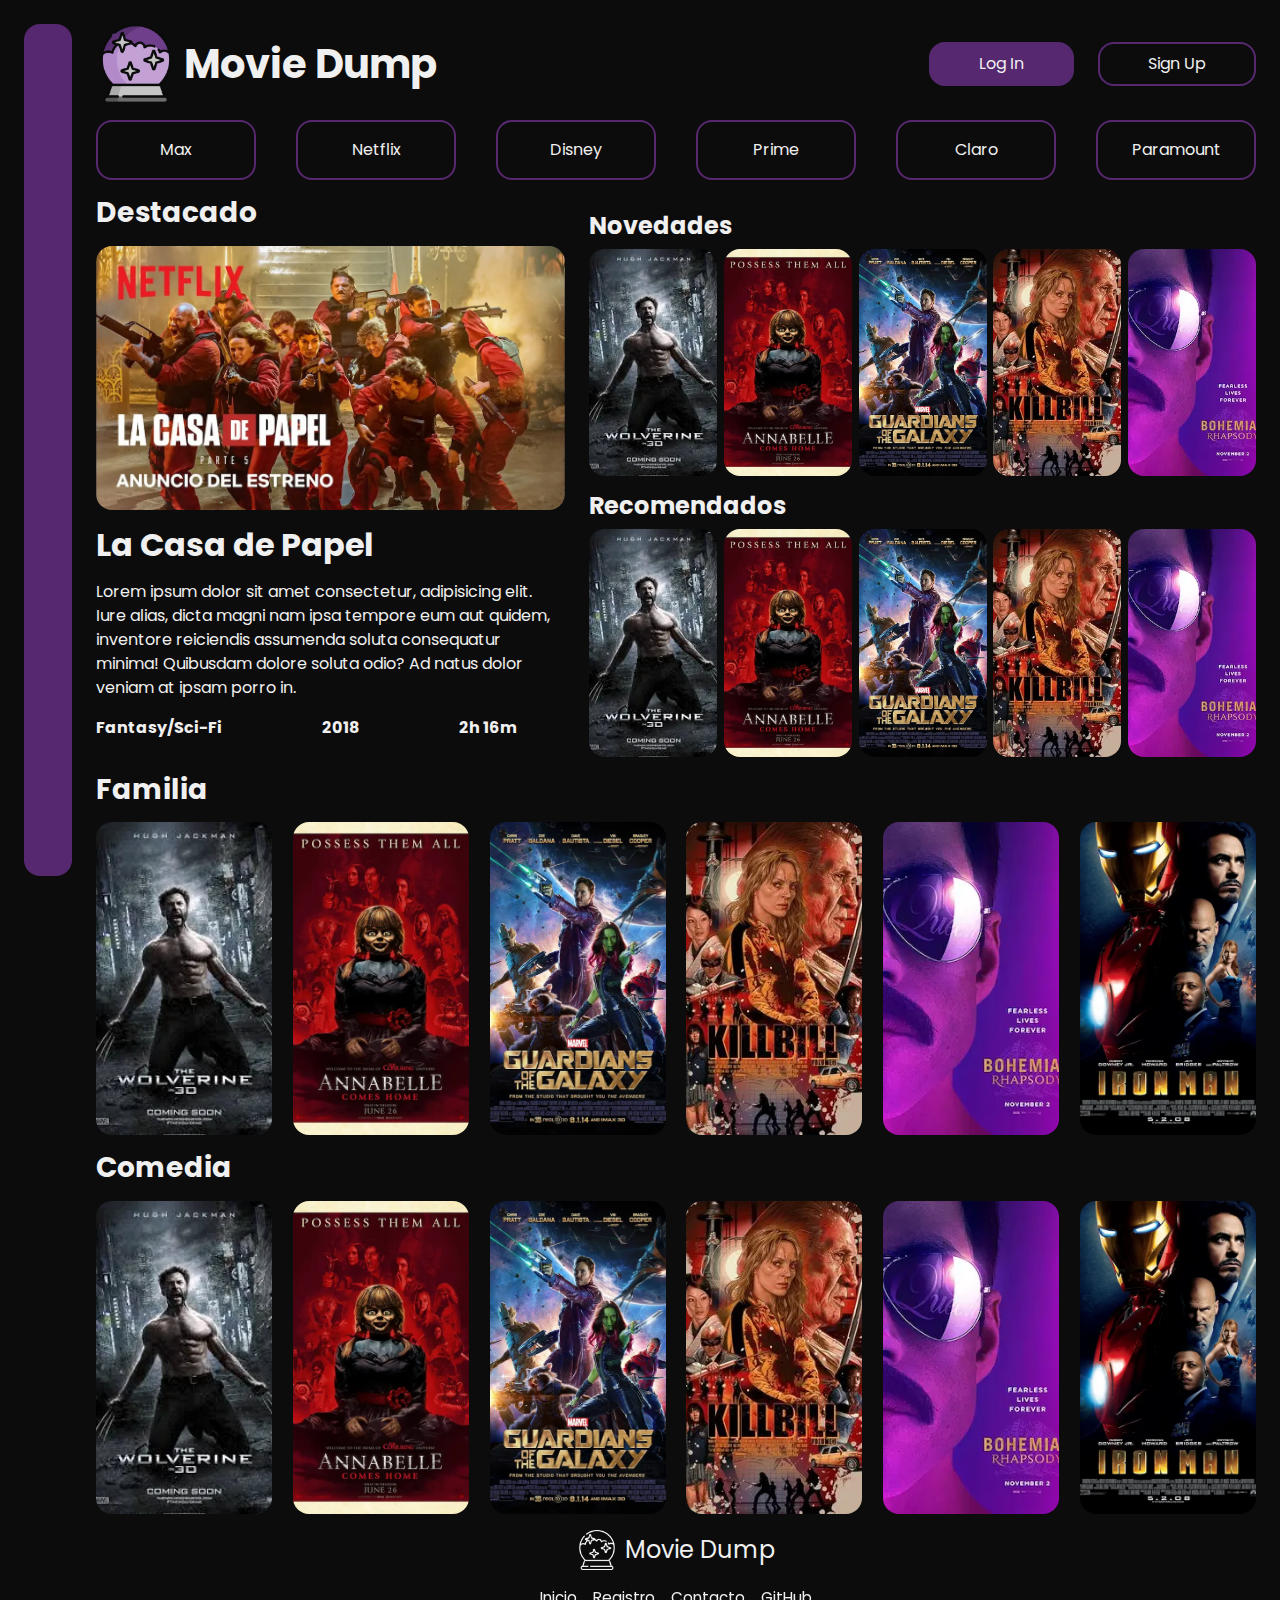
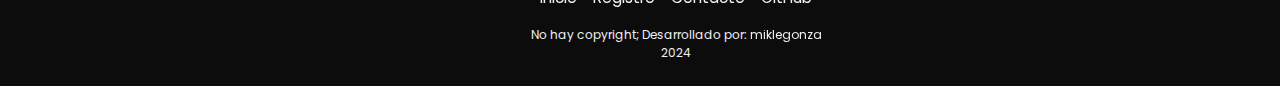
==== index.html @ f353371b ":sparkles: index.html last details" ====
<!DOCTYPE html>
<html lang="en">
    <head>
        <meta charset="UTF-8" />
        <meta name="viewport" content="width=device-width, initial-scale=1.0" />
        <title>Movie Dump</title>
        <link
            rel="shortcut icon"
            href="assets/img/favicon.ico"
            type="image/x-icon"
        />
        <link
            href="https://cdn.jsdelivr.net/npm/bootstrap@5.3.3/dist/css/bootstrap.min.css"
            rel="stylesheet"
            integrity="sha384-QWTKZyjpPEjISv5WaRU9OFeRpok6YctnYmDr5pNlyT2bRjXh0JMhjY6hW+ALEwIH"
            crossorigin="anonymous"
        />
        <link
            rel="stylesheet"
            href="https://cdnjs.cloudflare.com/ajax/libs/font-awesome/6.5.2/css/all.min.css"
            integrity="sha512-SnH5WK+bZxgPHs44uWIX+LLJAJ9/2PkPKZ5QiAj6Ta86w+fsb2TkcmfRyVX3pBnMFcV7oQPJkl9QevSCWr3W6A=="
            crossorigin="anonymous"
            referrerpolicy="no-referrer"
        />
        <link rel="stylesheet" href="assets/css/style.css" />
    </head>
    <body class="d-flex">
        <div class="vh-100 p-4 position-sticky top-0">
            <nav
                class="sidebar navbar d-flex flex-column justify-content-between align-items-center h-100 px-3 pt-4 rounded-4"
            >
                <ul
                    class="list-unstyled d-flex flex-column justify-content-center align-items-center gap-4"
                >
                    <li>
                        <a href="#" class="sidebar-icon p-2 rounded-3">
                            <i class="fs-5 fa-solid fa-house-chimney"></i>
                        </a>
                    </li>
                    <li>
                        <a href="#" class="sidebar-icon p-2 rounded-3">
                            <i class="fs-5 fa-solid fa-user"></i>
                        </a>
                    </li>
                    <li>
                        <a href="#" class="sidebar-icon p-2 rounded-3">
                            <i class="fs-5 fa-solid fa-paper-plane"></i>
                        </a>
                    </li>
                </ul>
                <a href="#" class="sidebar-icon p-2 rounded-3">
                    <i class="fs-5 fa-solid fa-right-from-bracket"></i>
                </a>
            </nav>
        </div>

        <main class="d-flex flex-column gap-3 py-4 pe-4">
            <header class="d-flex justify-content-between align-items-center">
                <a href="#" class="d-flex align-items-center">
                    <img src="assets/img/magic-ball.webp" alt="" width="80" />
                    <h1 class="fw-bold mx-2 my-0">Movie Dump</h1>
                </a>

                <div id="login-panel" class="d-flex gap-4">
                    <button
                        class="btn-account btn-login btn px-5 py-2 rounded-4"
                    >
                        Log In
                    </button>
                    <button
                        id="signup-button"
                        class="btn-account btn-signup btn px-5 py-2 rounded-4"
                    >
                        Sign Up
                    </button>
                </div>
            </header>

            <section class="d-flex justify-content-between align-items-center">
                <button class="btn-platform btn px-4 py-3 rounded-4">
                    Max
                </button>
                <button class="btn-platform btn px-4 py-3 rounded-4">
                    Netflix
                </button>
                <button class="btn-platform btn px-4 py-3 rounded-4">
                    Disney
                </button>
                <button class="btn-platform btn px-4 py-3 rounded-4">
                    Prime
                </button>
                <button class="btn-platform btn px-4 py-3 rounded-4">
                    Claro
                </button>
                <button class="btn-platform btn px-4 py-3 rounded-4">
                    Paramount
                </button>
            </section>

            <!-- <div id="carouselExampleSlidesOnly" class="carousel slide" data-bs-ride="carousel">
                <div class="carousel-inner" data-bs-visible="3">
                  <div class="carousel-item active">
                    <img src="assets/img/magic-ball.webp" class=" w-25" alt="...">
                  </div>
                  <div class="carousel-item">
                    <img src="assets/img/magic-ball-lines.webp" class=" w-25" alt="...">
                  </div>
                  <div class="carousel-item">
                    <img src="assets/img/magic-ball.webp" class=" w-25" alt="...">
                  </div>
                </div>
                
              </div> -->

            <section class="d-flex justify-content-between row">
                <article class="col-5">
                    <h2 class="fw-bold fs-3 mb-3">Destacado</h2>
                    <div class="ratio ratio-16x9">
                        <img
                            class="w-100 rounded-4"
                            src="assets/img/casa-de-papel.webp"
                            alt=""
                        />
                    </div>
                    <p class="h2 fw-bold my-3">La Casa de Papel</p>
                    <p class="text-wrap">
                        Lorem ipsum dolor sit amet consectetur, adipisicing
                        elit. Iure alias, dicta magni nam ipsa tempore eum aut
                        quidem, inventore reiciendis assumenda soluta
                        consequatur minima! Quibusdam dolore soluta odio? Ad
                        natus dolor veniam at ipsam porro in.
                    </p>
                    <div
                        class="d-flex justify-content-between align-items-center me-5 fw-bold"
                    >
                        <p>Fantasy/Sci-Fi</p>
                        <p>2018</p>
                        <p>2h 16m</p>
                    </div>
                </article>

                <article class="col-7">
                    <article>
                        <h3 class="fw-bold fs-4 mt-3 mb-2">Novedades</h3>
                        <div
                            class="d-flex justify-content-between align-items-center"
                        >
                            <img
                                src="assets/img/wolverine.webp"
                                alt=""
                                class="img small rounded-4"
                            />
                            <img
                                src="assets/img/annabelle.webp"
                                alt=""
                                class="img small rounded-4"
                            />
                            <img
                                src="assets/img/guardians-of-galaxy.webp"
                                alt=""
                                class="img small rounded-4"
                            />
                            <img
                                src="assets/img/killbill.webp"
                                alt=""
                                class="img small rounded-4"
                            />
                            <img
                                src="assets/img/bohemian-rhapsody.webp"
                                alt=""
                                class="img small rounded-4"
                            />
                        </div>
                    </article>

                    <article>
                        <h3 class="fw-bold fs-4 mt-3 mb-2">Recomendados</h3>
                        <div
                            class="d-flex justify-content-between align-items-center"
                        >
                            <img
                                src="assets/img/wolverine.webp"
                                alt=""
                                class="img small rounded-4"
                            />
                            <img
                                src="assets/img/annabelle.webp"
                                alt=""
                                class="img small rounded-4"
                            />
                            <img
                                src="assets/img/guardians-of-galaxy.webp"
                                alt=""
                                class="img small rounded-4"
                            />
                            <img
                                src="assets/img/killbill.webp"
                                alt=""
                                class="img small rounded-4"
                            />
                            <img
                                src="assets/img/bohemian-rhapsody.webp"
                                alt=""
                                class="img small rounded-4"
                            />
                        </div>
                    </article>
                </article>
            </section>

            <section class="family">
                <h2 class="fw-bold fs-3 mb-3">Familia</h2>
                <article
                    class="d-flex justify-content-between align-items-center"
                >
                    <img
                        src="assets/img/wolverine.webp"
                        alt=""
                        class="img big rounded-4"
                    />
                    <img
                        src="assets/img/annabelle.webp"
                        alt=""
                        class="img big rounded-4"
                    />
                    <img
                        src="assets/img/guardians-of-galaxy.webp"
                        alt=""
                        class="img big rounded-4"
                    />
                    <img
                        src="assets/img/killbill.webp"
                        alt=""
                        class="img big rounded-4"
                    />
                    <img
                        src="assets/img/bohemian-rhapsody.webp"
                        alt=""
                        class="img big rounded-4"
                    />
                    <img
                        src="assets/img/ironman.webp"
                        alt=""
                        class="img big rounded-4"
                    />
                </article>
            </section>

            <section class="comedy">
                <h2 class="fw-bold fs-3 mb-3">Comedia</h2>
                <article
                    class="d-flex justify-content-between align-items-center"
                >
                    <img
                        src="assets/img/wolverine.webp"
                        alt=""
                        class="img big rounded-4"
                    />
                    <img
                        src="assets/img/annabelle.webp"
                        alt=""
                        class="img big rounded-4"
                    />
                    <img
                        src="assets/img/guardians-of-galaxy.webp"
                        alt=""
                        class="img big rounded-4"
                    />
                    <img
                        src="assets/img/killbill.webp"
                        alt=""
                        class="img big rounded-4"
                    />
                    <img
                        src="assets/img/bohemian-rhapsody.webp"
                        alt=""
                        class="img big rounded-4"
                    />
                    <img
                        src="assets/img/ironman.webp"
                        alt=""
                        class="img big rounded-4"
                    />
                </article>
            </section>

            <footer
                class="d-flex flex-column justify-content-center align-items-center"
            >
                <div>
                    <a href="#" class="d-flex align-items-center gap-2">
                        <img
                            src="assets/img/magic-ball-lines.webp"
                            alt=""
                            width="40"
                        />
                        <p class="fs-4 m-0">Movie Dump</p>
                    </a>
                </div>

                <ul
                    class="list-unstyled d-flex justify-content-between align-items-center gap-3 my-3"
                >
                    <li>
                        <a class="footer-link underline" href="#">Inicio</a>
                    </li>
                    <li>
                        <a class="footer-link underline" href="/register.html">
                            Registro
                        </a>
                    </li>
                    <li>
                        <a class="footer-link underline" href="/contact.html">
                            Contacto
                        </a>
                    </li>
                    <li>
                        <a
                            class="footer-link underline"
                            href="https://github.com/miklegonza/movie-dump"
                            target="_blank"
                            rel="noopener noreferrer"
                        >
                            GitHub
                        </a>
                    </li>
                </ul>

                <div class="text-center">
                    <p class="copyright m-0">
                        No hay copyright; Desarrollado por:
                        <a
                            href="https://github.com/miklegonza"
                            target="_blank"
                            rel="noopener noreferrer"
                            class="underline"
                        >
                            miklegonza
                        </a>
                    </p>
                    <p class="copyright m-0">2024</p>
                </div>
            </footer>
        </main>

        <script
            src="https://cdn.jsdelivr.net/npm/bootstrap@5.3.3/dist/js/bootstrap.bundle.min.js"
            integrity="sha384-YvpcrYf0tY3lHB60NNkmXc5s9fDVZLESaAA55NDzOxhy9GkcIdslK1eN7N6jIeHz"
            crossorigin="anonymous"
        ></script>
        <script src="assets/js/index.js"></script>
    </body>
</html>
---- assets/css/style.css ----
@import url('https://fonts.googleapis.com/css2?family=Poppins&display=swap');

:root {
    --background-dark: #0c0c0c;
    --primary-dark: #55286f;
    --secondary-dark: #c589e8;
    --white: #f0f0f0;
}

* {
    font-family: 'Poppins', sans-serif;
}

body {
    background-color: var(--background-dark);
    color: var(--white);
}

a {
    color: var(--white);
    text-decoration: none;
}

.sidebar {
    background-color: var(--primary-dark);
}

.btn-account {
    color: var(--white);
    border: 2px solid var(--primary-dark);
}

.btn-login {
    background-color: var(--primary-dark);
}

.btn-signup {
    background-color: var(--background-dark);
}

.btn-platform {
    border: 2px solid var(--primary-dark);
    width: 10rem;
    color: var(--white); /* Provisoinal */
}

.btn-login:hover,
.btn-signup:hover,
.btn-platform:hover {
    background-color: var(--secondary-dark);
}

.img {
    aspect-ratio: 9/16;
    object-fit: cover;
}

.small {
    width: 8rem;
}

.big {
    width: 11rem;
}

.footer-link {
    font-size: 0.95rem;
}

.copyright {
    font-size: 0.75rem;
}

.underline {
    position: relative;
}

.underline:after {
    content: '';
    position: absolute;
    width: 100%;
    transform: scaleX(0);
    height: 2px;
    bottom: 0;
    left: 0;
    background-color: var(--white);
    transform-origin: bottom right;
    transition: transform 0.25s ease-out;
}

.underline:hover:after {
    transform: scaleX(1);
    transform-origin: bottom left;
}

.sidebar-icon {
    transition: all .25s;
}

.sidebar-icon:hover {
    background-color: var(--secondary-dark);
}
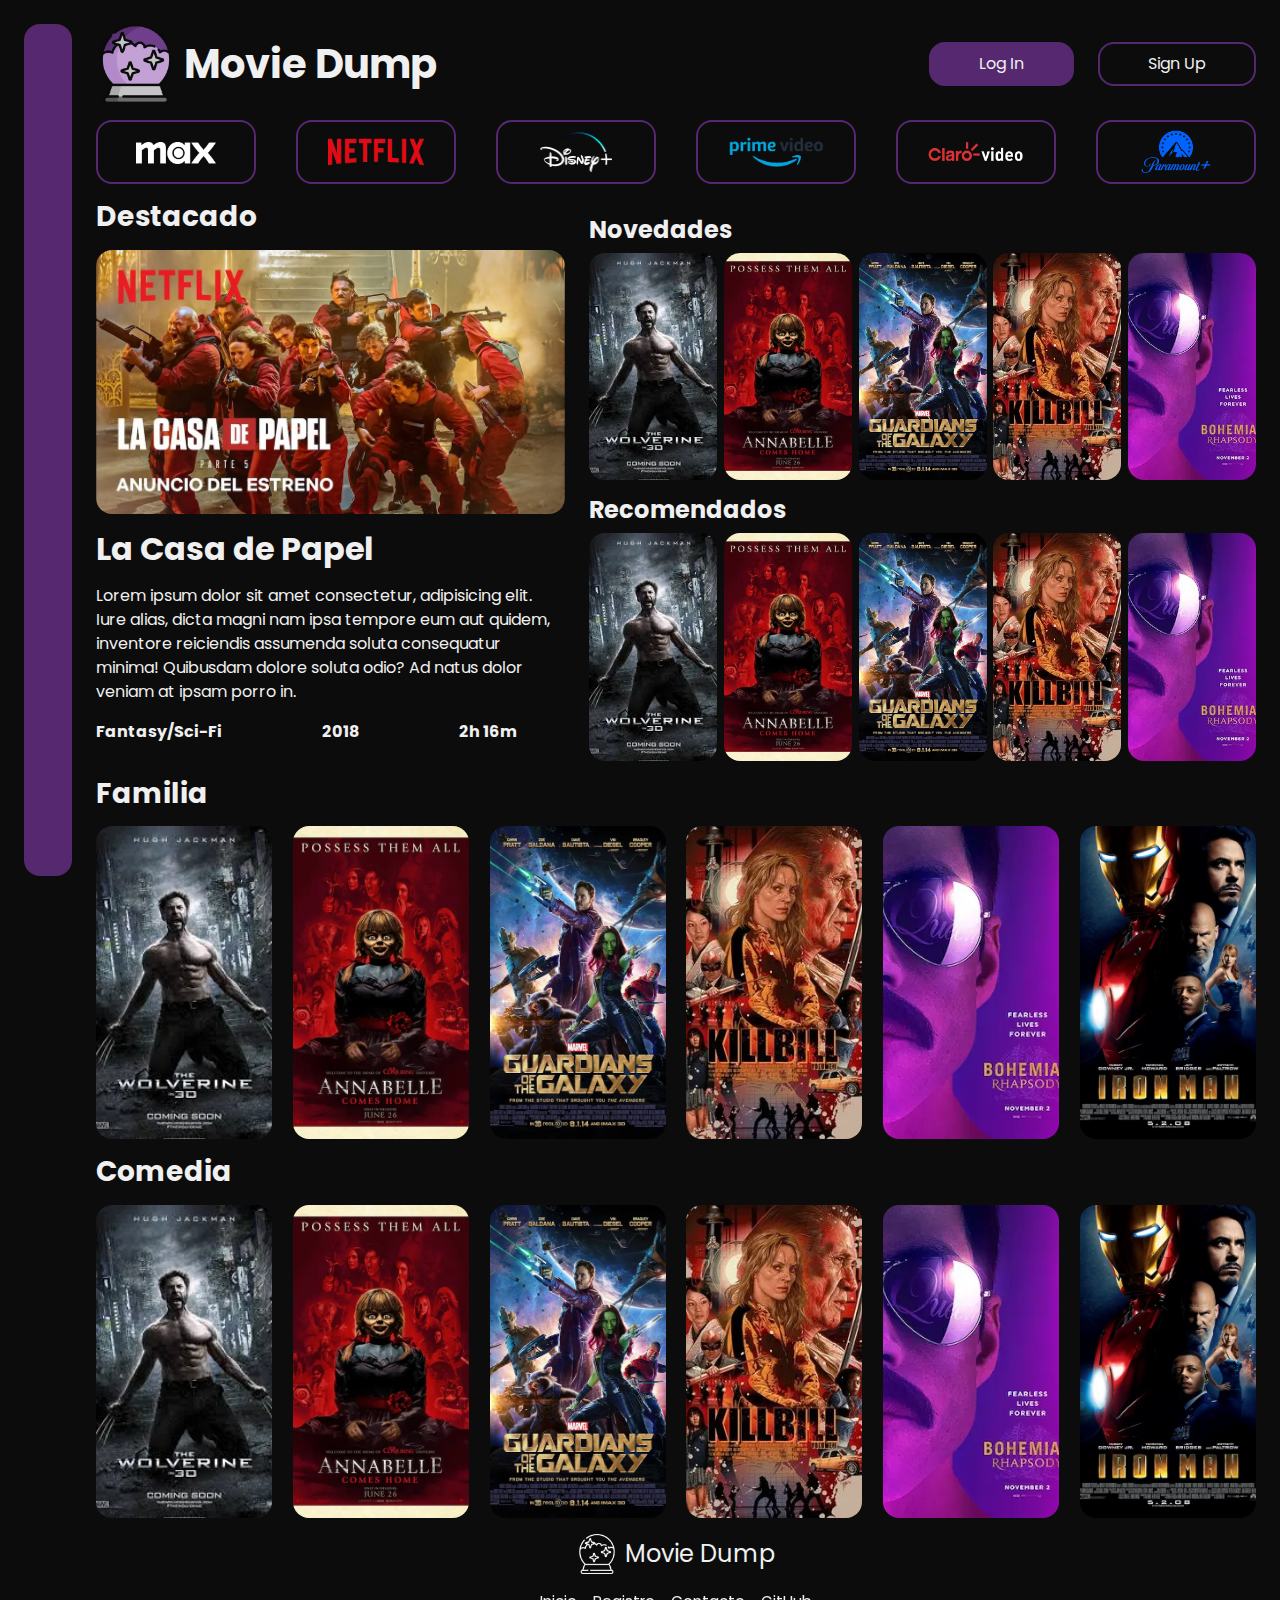
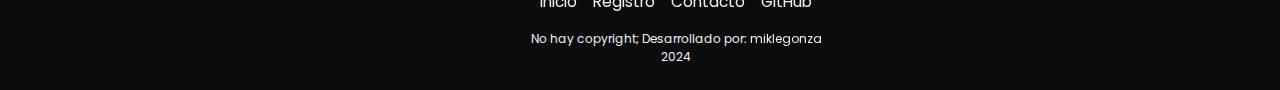
==== commit a0776e1a: ":sparkles: Added platform logos" ====
--- a/index.html
+++ b/index.html
@@ -63,12 +63,13 @@
 
                 <div id="login-panel" class="d-flex gap-4">
                     <button
+                        id="login-redirect"
                         class="btn-account btn-login btn px-5 py-2 rounded-4"
                     >
                         Log In
                     </button>
                     <button
-                        id="signup-button"
+                        id="signup-redirect"
                         class="btn-account btn-signup btn px-5 py-2 rounded-4"
                     >
                         Sign Up
@@ -77,23 +78,23 @@
             </header>
 
             <section class="d-flex justify-content-between align-items-center">
-                <button class="btn-platform btn px-4 py-3 rounded-4">
-                    Max
-                </button>
-                <button class="btn-platform btn px-4 py-3 rounded-4">
-                    Netflix
-                </button>
-                <button class="btn-platform btn px-4 py-3 rounded-4">
-                    Disney
-                </button>
-                <button class="btn-platform btn px-4 py-3 rounded-4">
-                    Prime
-                </button>
-                <button class="btn-platform btn px-4 py-3 rounded-4">
-                    Claro
-                </button>
-                <button class="btn-platform btn px-4 py-3 rounded-4">
-                    Paramount
+                <button class="btn-platform btn rounded-4">
+                    <img src="assets/img/HBOMax-Logo.png" alt="" width="80">
+                </button>
+                <button class="btn-platform btn rounded-4">
+                    <img src="assets/img/Netflix-Logo.png" alt="" width="96">
+                </button>
+                <button class="btn-platform btn rounded-4">
+                    <img src="assets/img/Disney-Logo.png" alt="" width="72">
+                </button>
+                <button class="btn-platform btn rounded-4">
+                    <img src="assets/img/Prime-Logo.webp" alt="" width="96">
+                </button>
+                <button class="btn-platform btn rounded-4">
+                    <img src="assets/img/Claro-Logo.png" alt="" width="112">
+                </button>
+                <button class="btn-platform btn rounded-4">
+                    <img src="assets/img/Paramount-Logo.webp" alt="" width="72">
                 </button>
             </section>
 
@@ -305,12 +306,12 @@
                         <a class="footer-link underline" href="#">Inicio</a>
                     </li>
                     <li>
-                        <a class="footer-link underline" href="/register.html">
+                        <a class="footer-link underline" href="pages/register.html">
                             Registro
                         </a>
                     </li>
                     <li>
-                        <a class="footer-link underline" href="/contact.html">
+                        <a class="footer-link underline" href="pages/contact.html">
                             Contacto
                         </a>
                     </li>
--- a/assets/css/style.css
+++ b/assets/css/style.css
@@ -5,6 +5,7 @@
     --primary-dark: #55286f;
     --secondary-dark: #c589e8;
     --white: #f0f0f0;
+    --dark-hover: #321642;
 }
 
 * {
@@ -21,10 +22,20 @@
     text-decoration: none;
 }
 
+/* Sidebar */
 .sidebar {
     background-color: var(--primary-dark);
 }
 
+.sidebar-icon {
+    transition: all 0.25s;
+}
+
+.sidebar-icon:hover {
+    background-color: var(--secondary-dark);
+}
+
+/* Buttons */
 .btn-account {
     color: var(--white);
     border: 2px solid var(--primary-dark);
@@ -41,7 +52,7 @@
 .btn-platform {
     border: 2px solid var(--primary-dark);
     width: 10rem;
-    color: var(--white); /* Provisoinal */
+    height: 4rem;
 }
 
 .btn-login:hover,
@@ -50,6 +61,7 @@
     background-color: var(--secondary-dark);
 }
 
+/* Images */
 .img {
     aspect-ratio: 9/16;
     object-fit: cover;
@@ -63,6 +75,7 @@
     width: 11rem;
 }
 
+/* Footer */
 .footer-link {
     font-size: 0.95rem;
 }
@@ -71,6 +84,7 @@
     font-size: 0.75rem;
 }
 
+/* Underline animation */
 .underline {
     position: relative;
 }
@@ -93,10 +107,36 @@
     transform-origin: bottom left;
 }
 
-.sidebar-icon {
-    transition: all .25s;
+/* Login and Signup */
+.img-container {
+    background-color: var(--primary-dark);
 }
 
-.sidebar-icon:hover {
+.form-container {
     background-color: var(--secondary-dark);
+    color: var(--background-dark);
+    width: 24rem;
 }
+
+.links {
+    color: var(--background-dark);
+    font-size: 0.75rem;
+}
+
+.links::after {
+    background-color: var(--background-dark);
+}
+
+.remember-text {
+    font-size: 0.9rem;
+}
+
+.btn-form:hover {
+    background-color: var(--dark-hover);
+}
+
+.banner {
+    background-image: url('../img/banner.jpg');
+    background-color: var(--primary-dark);
+    background-size: cover;
+}
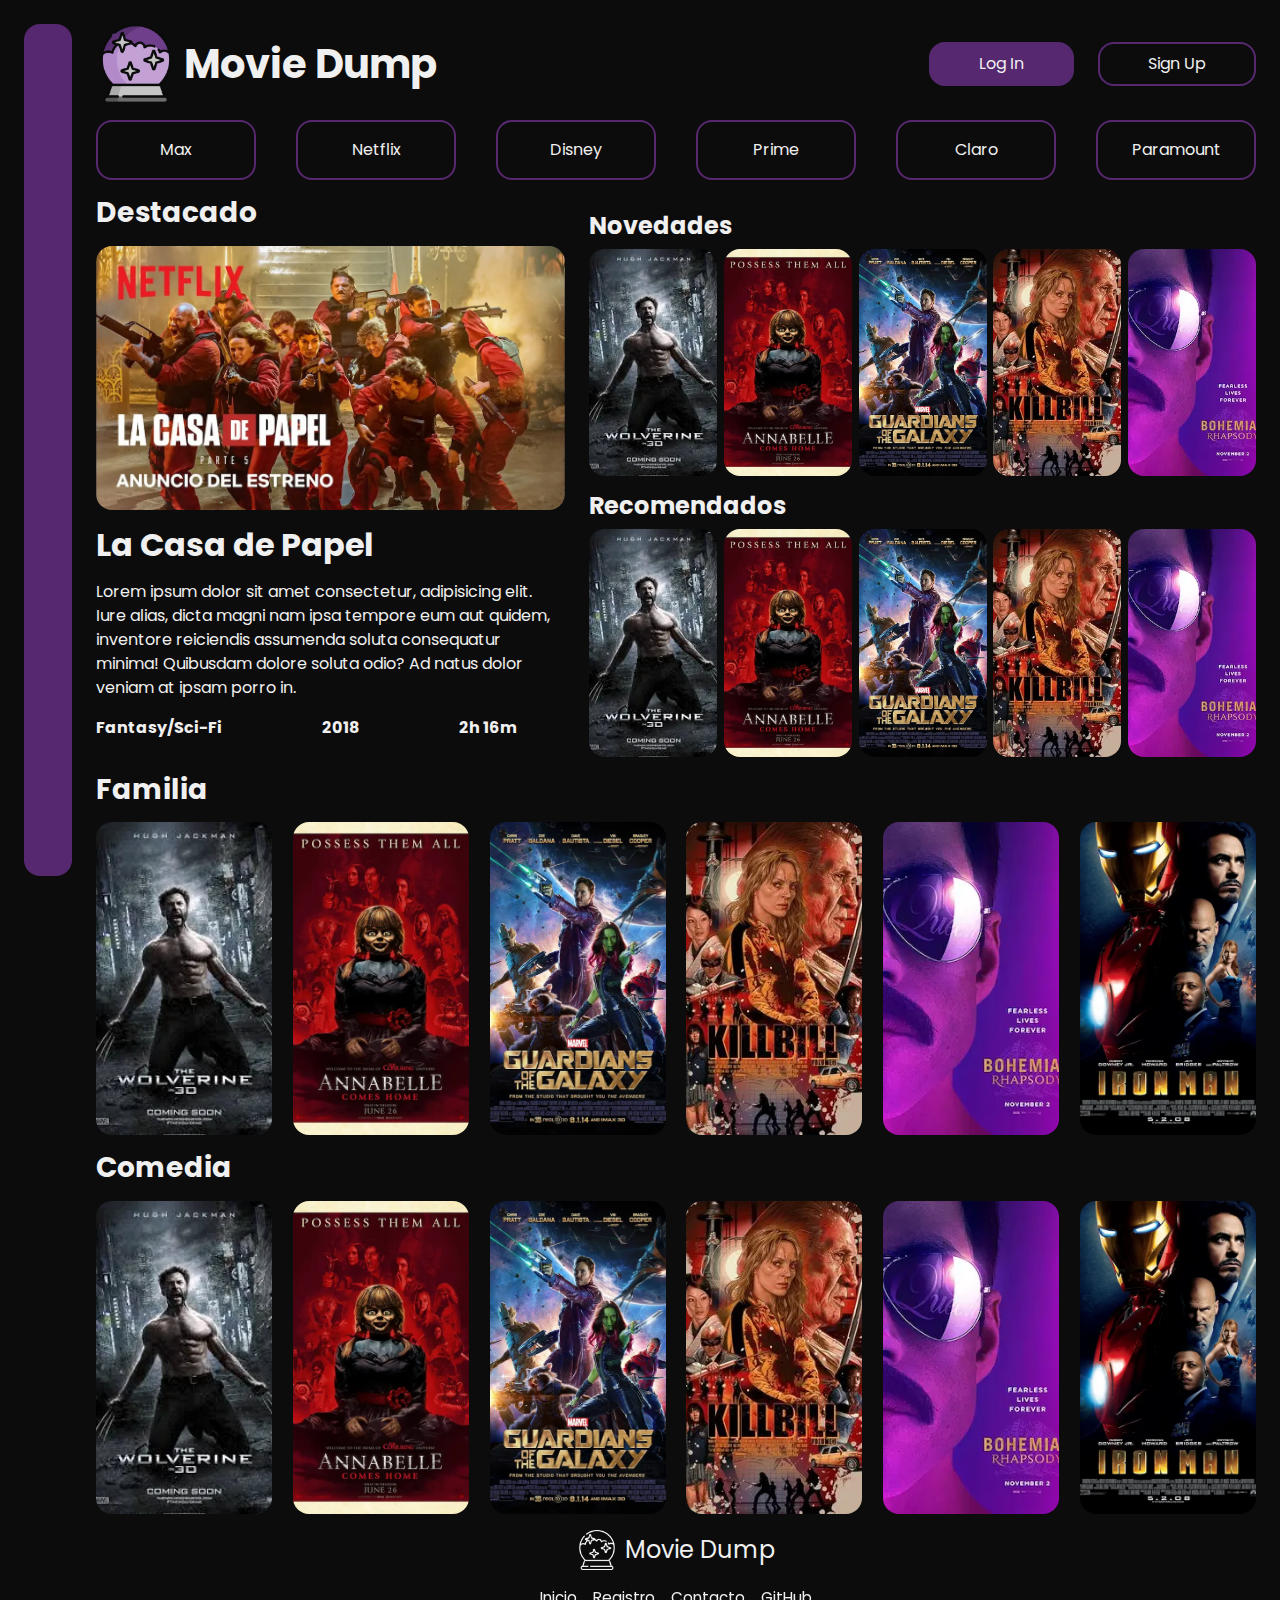
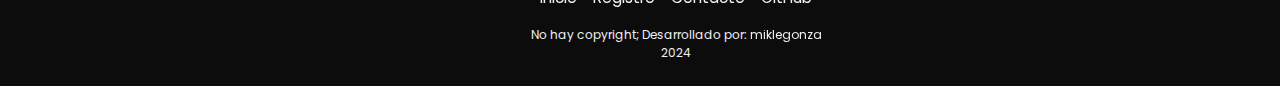
==== commit 5e7adb63: "Merge branch 'dev' of https://github.com/miklegonza/movie-dump into dev" ====
--- a/index.html
+++ b/index.html
@@ -78,23 +78,23 @@
             </header>
 
             <section class="d-flex justify-content-between align-items-center">
-                <button class="btn-platform btn rounded-4">
-                    <img src="assets/img/HBOMax-Logo.png" alt="" width="80">
-                </button>
-                <button class="btn-platform btn rounded-4">
-                    <img src="assets/img/Netflix-Logo.png" alt="" width="96">
-                </button>
-                <button class="btn-platform btn rounded-4">
-                    <img src="assets/img/Disney-Logo.png" alt="" width="72">
-                </button>
-                <button class="btn-platform btn rounded-4">
-                    <img src="assets/img/Prime-Logo.webp" alt="" width="96">
-                </button>
-                <button class="btn-platform btn rounded-4">
-                    <img src="assets/img/Claro-Logo.png" alt="" width="112">
-                </button>
-                <button class="btn-platform btn rounded-4">
-                    <img src="assets/img/Paramount-Logo.webp" alt="" width="72">
+                <button class="btn-platform btn px-4 py-3 rounded-4">
+                    Max
+                </button>
+                <button class="btn-platform btn px-4 py-3 rounded-4">
+                    Netflix
+                </button>
+                <button class="btn-platform btn px-4 py-3 rounded-4">
+                    Disney
+                </button>
+                <button class="btn-platform btn px-4 py-3 rounded-4">
+                    Prime
+                </button>
+                <button class="btn-platform btn px-4 py-3 rounded-4">
+                    Claro
+                </button>
+                <button class="btn-platform btn px-4 py-3 rounded-4">
+                    Paramount
                 </button>
             </section>
 
--- a/assets/css/style.css
+++ b/assets/css/style.css
@@ -52,7 +52,7 @@
 .btn-platform {
     border: 2px solid var(--primary-dark);
     width: 10rem;
-    height: 4rem;
+    color: var(--white); /* Provisoinal */
 }
 
 .btn-login:hover,
@@ -107,24 +107,25 @@
     transform-origin: bottom left;
 }
 
-/* Login and Signup */
 .img-container {
     background-color: var(--primary-dark);
 }
 
 .form-container {
     background-color: var(--secondary-dark);
-    color: var(--background-dark);
     width: 24rem;
 }
 
-.links {
+.dark-text {
     color: var(--background-dark);
-    font-size: 0.75rem;
 }
 
 .links::after {
     background-color: var(--background-dark);
+}
+
+.links {
+    font-size: 0.75rem;
 }
 
 .remember-text {
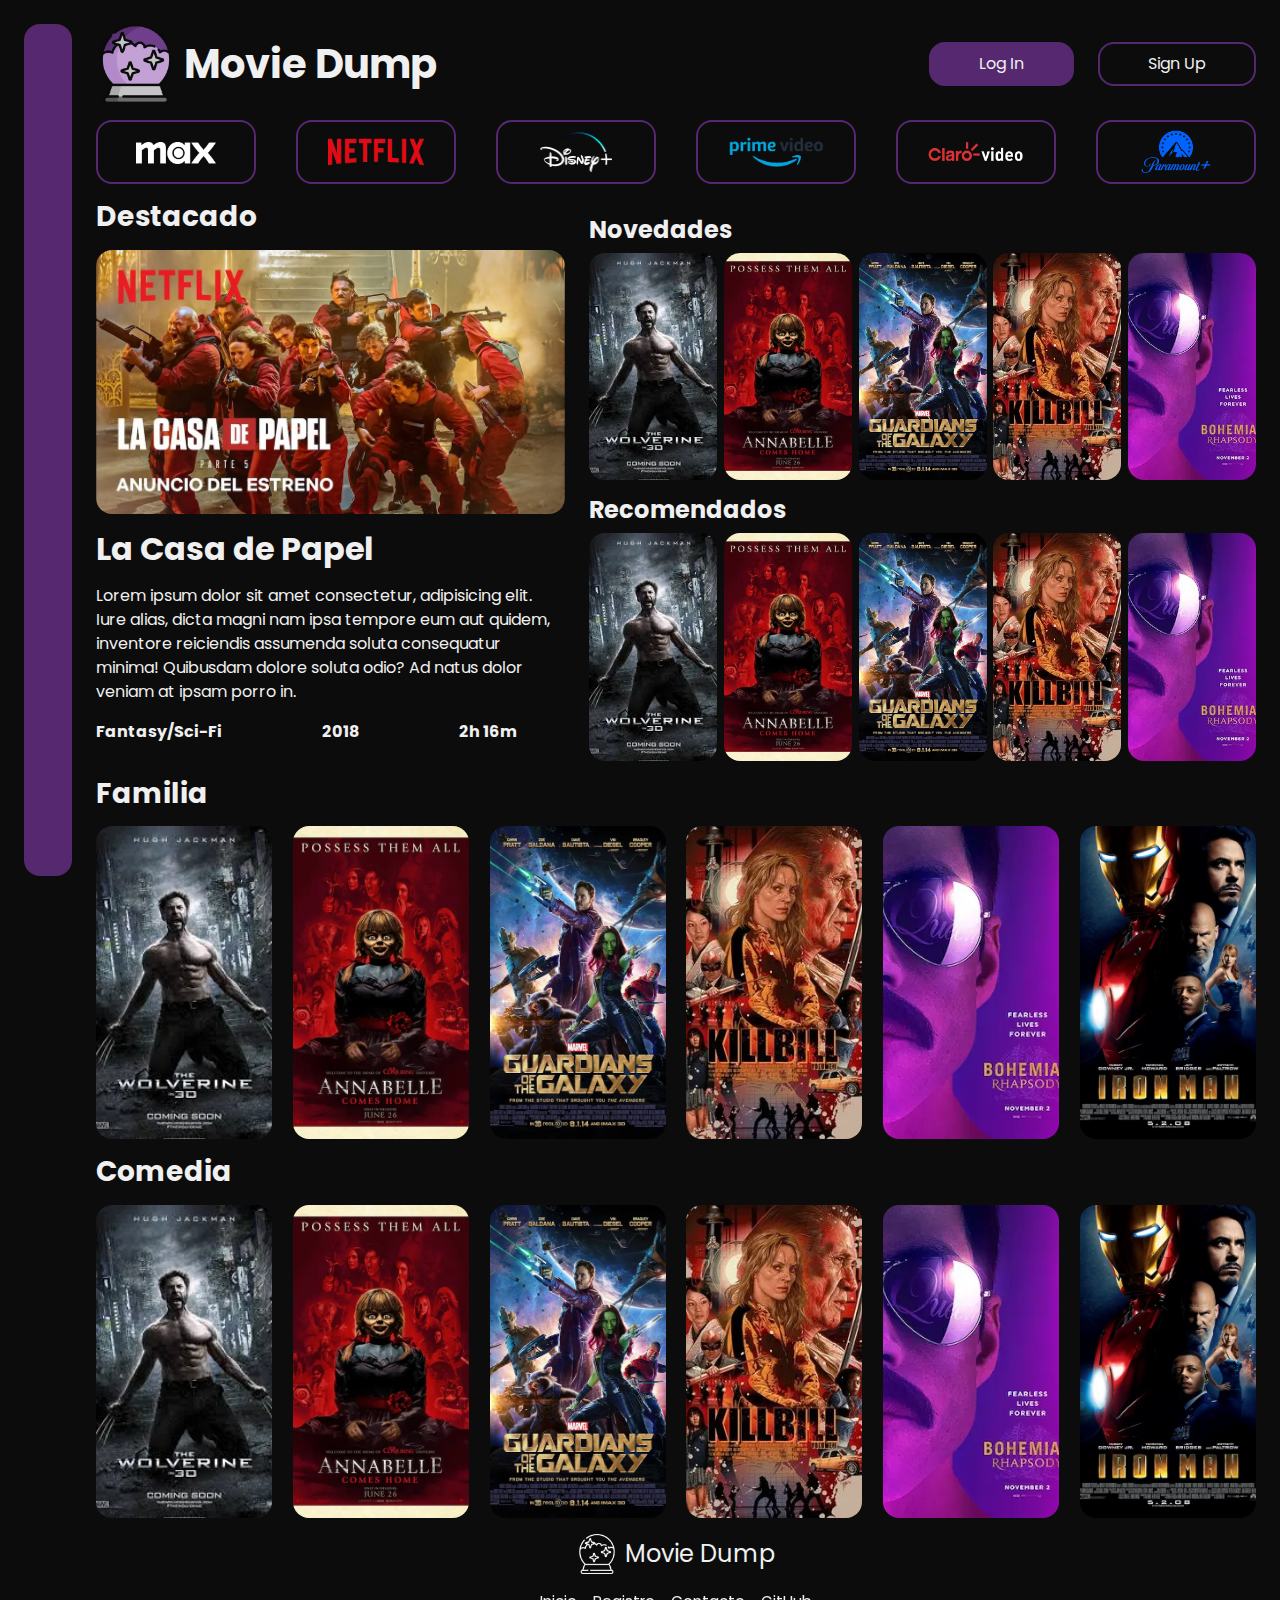
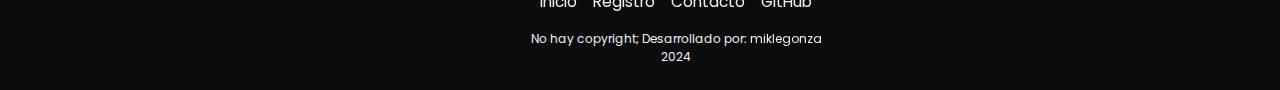
==== commit 2d976df6: "Merge pull request #8 from miklegonza/feature" ====
--- a/index.html
+++ b/index.html
@@ -78,23 +78,23 @@
             </header>
 
             <section class="d-flex justify-content-between align-items-center">
-                <button class="btn-platform btn px-4 py-3 rounded-4">
-                    Max
-                </button>
-                <button class="btn-platform btn px-4 py-3 rounded-4">
-                    Netflix
-                </button>
-                <button class="btn-platform btn px-4 py-3 rounded-4">
-                    Disney
-                </button>
-                <button class="btn-platform btn px-4 py-3 rounded-4">
-                    Prime
-                </button>
-                <button class="btn-platform btn px-4 py-3 rounded-4">
-                    Claro
-                </button>
-                <button class="btn-platform btn px-4 py-3 rounded-4">
-                    Paramount
+                <button class="btn-platform btn rounded-4">
+                    <img src="assets/img/HBOMax-Logo.png" alt="" width="80">
+                </button>
+                <button class="btn-platform btn rounded-4">
+                    <img src="assets/img/Netflix-Logo.png" alt="" width="96">
+                </button>
+                <button class="btn-platform btn rounded-4">
+                    <img src="assets/img/Disney-Logo.png" alt="" width="72">
+                </button>
+                <button class="btn-platform btn rounded-4">
+                    <img src="assets/img/Prime-Logo.webp" alt="" width="96">
+                </button>
+                <button class="btn-platform btn rounded-4">
+                    <img src="assets/img/Claro-Logo.png" alt="" width="112">
+                </button>
+                <button class="btn-platform btn rounded-4">
+                    <img src="assets/img/Paramount-Logo.webp" alt="" width="72">
                 </button>
             </section>
 
--- a/assets/css/style.css
+++ b/assets/css/style.css
@@ -52,7 +52,7 @@
 .btn-platform {
     border: 2px solid var(--primary-dark);
     width: 10rem;
-    color: var(--white); /* Provisoinal */
+    height: 4rem;
 }
 
 .btn-login:hover,
@@ -107,25 +107,24 @@
     transform-origin: bottom left;
 }
 
+/* Login and Signup */
 .img-container {
     background-color: var(--primary-dark);
 }
 
 .form-container {
     background-color: var(--secondary-dark);
+    color: var(--background-dark);
     width: 24rem;
 }
 
-.dark-text {
+.links {
     color: var(--background-dark);
+    font-size: 0.75rem;
 }
 
 .links::after {
     background-color: var(--background-dark);
-}
-
-.links {
-    font-size: 0.75rem;
 }
 
 .remember-text {
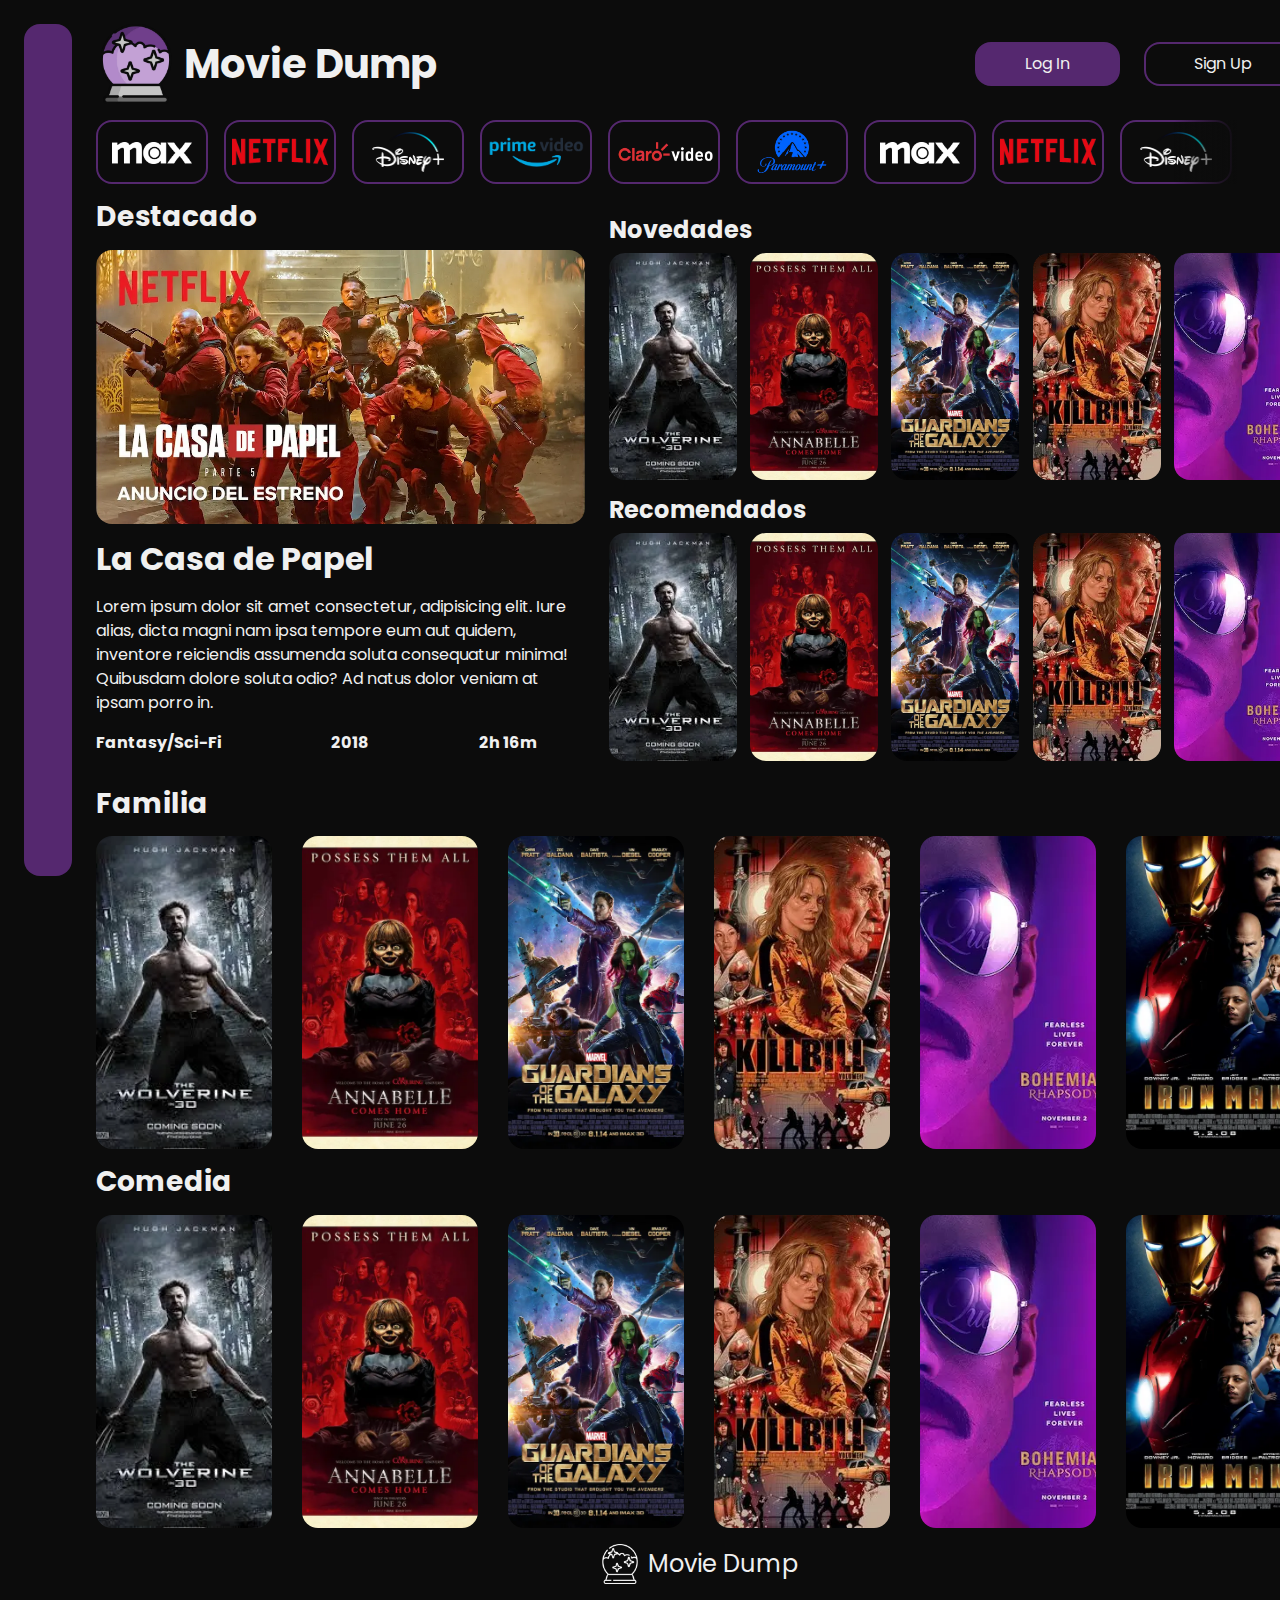
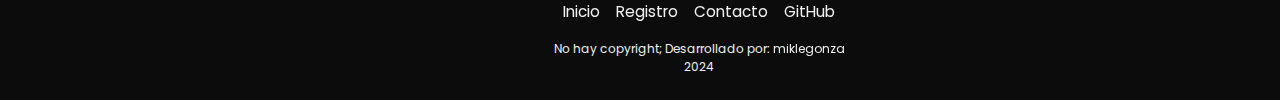
==== commit 1e793f24: ":sparkles: Added media queries and responsive bootstrap atributes" ====
--- a/index.html
+++ b/index.html
@@ -25,7 +25,7 @@
         <link rel="stylesheet" href="assets/css/style.css" />
     </head>
     <body class="d-flex">
-        <div class="vh-100 p-4 position-sticky top-0">
+        <div class="vh-100 p-4 position-sticky top-0 d-none d-md-block outline">
             <nav
                 class="sidebar navbar d-flex flex-column justify-content-between align-items-center h-100 px-3 pt-4 rounded-4"
             >
@@ -38,30 +38,30 @@
                         </a>
                     </li>
                     <li>
-                        <a href="#" class="sidebar-icon p-2 rounded-3">
+                        <a href="pages/login.html" class="sidebar-icon p-2 rounded-3">
                             <i class="fs-5 fa-solid fa-user"></i>
                         </a>
                     </li>
                     <li>
-                        <a href="#" class="sidebar-icon p-2 rounded-3">
+                        <a href="pages/contact.html" class="sidebar-icon p-2 rounded-3">
                             <i class="fs-5 fa-solid fa-paper-plane"></i>
                         </a>
                     </li>
                 </ul>
-                <a href="#" class="sidebar-icon p-2 rounded-3">
+                <a id="signout" href="#" class="sidebar-icon p-2 rounded-3">
                     <i class="fs-5 fa-solid fa-right-from-bracket"></i>
                 </a>
             </nav>
         </div>
 
-        <main class="d-flex flex-column gap-3 py-4 pe-4">
+        <main class="d-flex flex-column gap-3 p-3 ps-md-0 pe-md-4 py-md-4">
             <header class="d-flex justify-content-between align-items-center">
                 <a href="#" class="d-flex align-items-center">
                     <img src="assets/img/magic-ball.webp" alt="" width="80" />
                     <h1 class="fw-bold mx-2 my-0">Movie Dump</h1>
                 </a>
 
-                <div id="login-panel" class="d-flex gap-4">
+                <div id="login-panel" class="d-none d-md-flex gap-4">
                     <button
                         id="login-redirect"
                         class="btn-account btn-login btn px-5 py-2 rounded-4"
@@ -77,43 +77,116 @@
                 </div>
             </header>
 
-            <section class="d-flex justify-content-between align-items-center">
-                <button class="btn-platform btn rounded-4">
-                    <img src="assets/img/HBOMax-Logo.png" alt="" width="80">
-                </button>
-                <button class="btn-platform btn rounded-4">
-                    <img src="assets/img/Netflix-Logo.png" alt="" width="96">
-                </button>
-                <button class="btn-platform btn rounded-4">
-                    <img src="assets/img/Disney-Logo.png" alt="" width="72">
-                </button>
-                <button class="btn-platform btn rounded-4">
-                    <img src="assets/img/Prime-Logo.webp" alt="" width="96">
-                </button>
-                <button class="btn-platform btn rounded-4">
-                    <img src="assets/img/Claro-Logo.png" alt="" width="112">
-                </button>
-                <button class="btn-platform btn rounded-4">
-                    <img src="assets/img/Paramount-Logo.webp" alt="" width="72">
-                </button>
+            <section
+                class="platforms d-block overflow-x-hidden position-relative"
+            >
+                <div
+                    class="arrow position-absolute top-0 h-100 align-items-center"
+                >
+                    <i
+                        id="left"
+                        class="fa-solid fa-angle-left fs-5 d-flex justify-content-center align-items-center rounded-5"
+                    ></i>
+                </div>
+                <section class="buttons d-flex gap-3 overflow-x-hidden">
+                    <button class="px-0 d-block btn-platform btn rounded-4">
+                        <img
+                            src="assets/img/HBOMax-Logo.png"
+                            alt=""
+                            width="80"
+                        />
+                    </button>
+                    <button class="px-0 d-block btn-platform btn rounded-4">
+                        <img
+                            src="assets/img/Netflix-Logo.png"
+                            alt=""
+                            width="96"
+                        />
+                    </button>
+                    <button class="px-0 d-block btn-platform btn rounded-4">
+                        <img
+                            src="assets/img/Disney-Logo.png"
+                            alt=""
+                            width="72"
+                        />
+                    </button>
+                    <button class="px-0 d-block btn-platform btn rounded-4">
+                        <img
+                            src="assets/img/Prime-Logo.webp"
+                            alt=""
+                            width="96"
+                        />
+                    </button>
+                    <button class="px-0 d-block btn-platform btn rounded-4">
+                        <img
+                            src="assets/img/Claro-Logo.png"
+                            alt=""
+                            width="112"
+                        />
+                    </button>
+                    <button class="px-0 d-block btn-platform btn rounded-4">
+                        <img
+                            src="assets/img/Paramount-Logo.webp"
+                            alt=""
+                            width="72"
+                        />
+                    </button>
+                    <button class="px-0 d-block btn-platform btn rounded-4">
+                        <img
+                            src="assets/img/HBOMax-Logo.png"
+                            alt=""
+                            width="80"
+                        />
+                    </button>
+                    <button class="px-0 d-block btn-platform btn rounded-4">
+                        <img
+                            src="assets/img/Netflix-Logo.png"
+                            alt=""
+                            width="96"
+                        />
+                    </button>
+                    <button class="px-0 d-block btn-platform btn rounded-4">
+                        <img
+                            src="assets/img/Disney-Logo.png"
+                            alt=""
+                            width="72"
+                        />
+                    </button>
+                    <button class="px-0 d-block btn-platform btn rounded-4">
+                        <img
+                            src="assets/img/Prime-Logo.webp"
+                            alt=""
+                            width="96"
+                        />
+                    </button>
+                    <button class="px-0 d-block btn-platform btn rounded-4">
+                        <img
+                            src="assets/img/Claro-Logo.png"
+                            alt=""
+                            width="112"
+                        />
+                    </button>
+                    <button class="px-0 d-block btn-platform btn rounded-4">
+                        <img
+                            src="assets/img/Paramount-Logo.webp"
+                            alt=""
+                            width="72"
+                        />
+                    </button>
+                </section>
+                <div
+                    class="arrow position-absolute top-0 h-100 justify-content-end align-items-center"
+                >
+                    <i
+                        id="right"
+                        class="fa-solid fa-angle-right fs-5 d-flex justify-content-center align-items-center rounded-5"
+                    ></i>
+                </div>
             </section>
 
-            <!-- <div id="carouselExampleSlidesOnly" class="carousel slide" data-bs-ride="carousel">
-                <div class="carousel-inner" data-bs-visible="3">
-                  <div class="carousel-item active">
-                    <img src="assets/img/magic-ball.webp" class=" w-25" alt="...">
-                  </div>
-                  <div class="carousel-item">
-                    <img src="assets/img/magic-ball-lines.webp" class=" w-25" alt="...">
-                  </div>
-                  <div class="carousel-item">
-                    <img src="assets/img/magic-ball.webp" class=" w-25" alt="...">
-                  </div>
-                </div>
-                
-              </div> -->
-
-            <section class="d-flex justify-content-between row">
+            <section
+                class="d-flex justify-content-between row flex-column flex-md-row"
+            >
                 <article class="col-5">
                     <h2 class="fw-bold fs-3 mb-3">Destacado</h2>
                     <div class="ratio ratio-16x9">
@@ -144,32 +217,32 @@
                     <article>
                         <h3 class="fw-bold fs-4 mt-3 mb-2">Novedades</h3>
                         <div
-                            class="d-flex justify-content-between align-items-center"
+                            class="d-flex flex-column flex-md-row justify-content-between align-items-center "
                         >
                             <img
                                 src="assets/img/wolverine.webp"
                                 alt=""
-                                class="img small rounded-4"
+                                class="my-4 my-md-0 img small rounded-4"
                             />
                             <img
                                 src="assets/img/annabelle.webp"
                                 alt=""
-                                class="img small rounded-4"
+                                class="my-4 my-md-0 img small rounded-4"
                             />
                             <img
                                 src="assets/img/guardians-of-galaxy.webp"
                                 alt=""
-                                class="img small rounded-4"
+                                class="my-4 my-md-0 img small rounded-4"
                             />
                             <img
                                 src="assets/img/killbill.webp"
                                 alt=""
-                                class="img small rounded-4"
+                                class="my-4 my-md-0 img small rounded-4"
                             />
                             <img
                                 src="assets/img/bohemian-rhapsody.webp"
                                 alt=""
-                                class="img small rounded-4"
+                                class="my-4 my-md-0 img small rounded-4"
                             />
                         </div>
                     </article>
@@ -177,42 +250,42 @@
                     <article>
                         <h3 class="fw-bold fs-4 mt-3 mb-2">Recomendados</h3>
                         <div
-                            class="d-flex justify-content-between align-items-center"
+                            class="d-flex flex-column flex-md-row justify-content-between align-items-center"
                         >
                             <img
                                 src="assets/img/wolverine.webp"
                                 alt=""
-                                class="img small rounded-4"
+                                class="my-4 my-md-0 img small rounded-4"
                             />
                             <img
                                 src="assets/img/annabelle.webp"
                                 alt=""
-                                class="img small rounded-4"
+                                class="my-4 my-md-0 img small rounded-4"
                             />
                             <img
                                 src="assets/img/guardians-of-galaxy.webp"
                                 alt=""
-                                class="img small rounded-4"
+                                class="my-4 my-md-0 img small rounded-4"
                             />
                             <img
                                 src="assets/img/killbill.webp"
                                 alt=""
-                                class="img small rounded-4"
+                                class="my-4 my-md-0 img small rounded-4"
                             />
                             <img
                                 src="assets/img/bohemian-rhapsody.webp"
                                 alt=""
-                                class="img small rounded-4"
+                                class="my-4 my-md-0 img small rounded-4"
                             />
                         </div>
                     </article>
                 </article>
             </section>
 
-            <section class="family">
+            <section class="family d-none d-md-block">
                 <h2 class="fw-bold fs-3 mb-3">Familia</h2>
                 <article
-                    class="d-flex justify-content-between align-items-center"
+                    class="change d-flex justify-content-between align-items-center"
                 >
                     <img
                         src="assets/img/wolverine.webp"
@@ -247,10 +320,10 @@
                 </article>
             </section>
 
-            <section class="comedy">
+            <section class="comedy d-none d-md-block">
                 <h2 class="fw-bold fs-3 mb-3">Comedia</h2>
                 <article
-                    class="d-flex justify-content-between align-items-center"
+                    class="change d-flex justify-content-between align-items-center"
                 >
                     <img
                         src="assets/img/wolverine.webp"
@@ -306,12 +379,18 @@
                         <a class="footer-link underline" href="#">Inicio</a>
                     </li>
                     <li>
-                        <a class="footer-link underline" href="pages/register.html">
+                        <a
+                            class="footer-link underline"
+                            href="pages/register.html"
+                        >
                             Registro
                         </a>
                     </li>
                     <li>
-                        <a class="footer-link underline" href="pages/contact.html">
+                        <a
+                            class="footer-link underline"
+                            href="pages/contact.html"
+                        >
                             Contacto
                         </a>
                     </li>
--- a/assets/css/style.css
+++ b/assets/css/style.css
@@ -22,6 +22,10 @@
     text-decoration: none;
 }
 
+footer {
+    width: 300px;
+}
+
 /* Sidebar */
 .sidebar {
     background-color: var(--primary-dark);
@@ -33,6 +37,54 @@
 
 .sidebar-icon:hover {
     background-color: var(--secondary-dark);
+}
+
+/* Platforms */
+.platforms .arrow {
+    width: 8rem;
+    display: flex;
+}
+
+.platforms {
+    max-width: 300px;
+}
+
+.buttons {
+    scroll-behavior: smooth;
+}
+
+.buttons.dragging {
+    scroll-behavior: auto;
+    cursor: grab;
+}
+
+.buttons button {
+    min-width: 7rem;
+    user-select: none;
+}
+
+.arrow:first-child {
+    display: none;
+    left: 0;
+    padding-left: 1rem;
+    background: linear-gradient(90deg, var(--background-dark) 50%, transparent);
+}
+
+.arrow:last-child {
+    right: 0;
+    padding-right: 1rem;
+    background: linear-gradient(-90deg, var(--background-dark) 50%, transparent);
+}
+
+.arrow i {
+    width: 40px;
+    height: 40px;
+    cursor: pointer;
+    transition: .2s ease;
+}
+
+.arrow i:hover {
+    background-color: var(--primary-dark);
 }
 
 /* Buttons */
@@ -140,3 +192,38 @@
     background-color: var(--primary-dark);
     background-size: cover;
 }
+
+@media (max-width: 767px) {
+    .arrow {
+        display: none !important;
+    }
+}
+
+@media (min-width: 768px) {
+    .platforms {
+        max-width: 800px;
+    }
+    footer {
+        width: auto;
+    }
+}
+
+@media (min-width: 992px) {
+    .platforms {
+        max-width: 1000px;
+    }
+}
+
+@media (min-width: 1200px) {
+    .platforms {
+        max-width: 1206px;
+    }
+}
+
+@media (min-width: 1400px) {
+    .platforms {
+        max-width: calc(100vw - 200px);
+    }
+}
+
+
